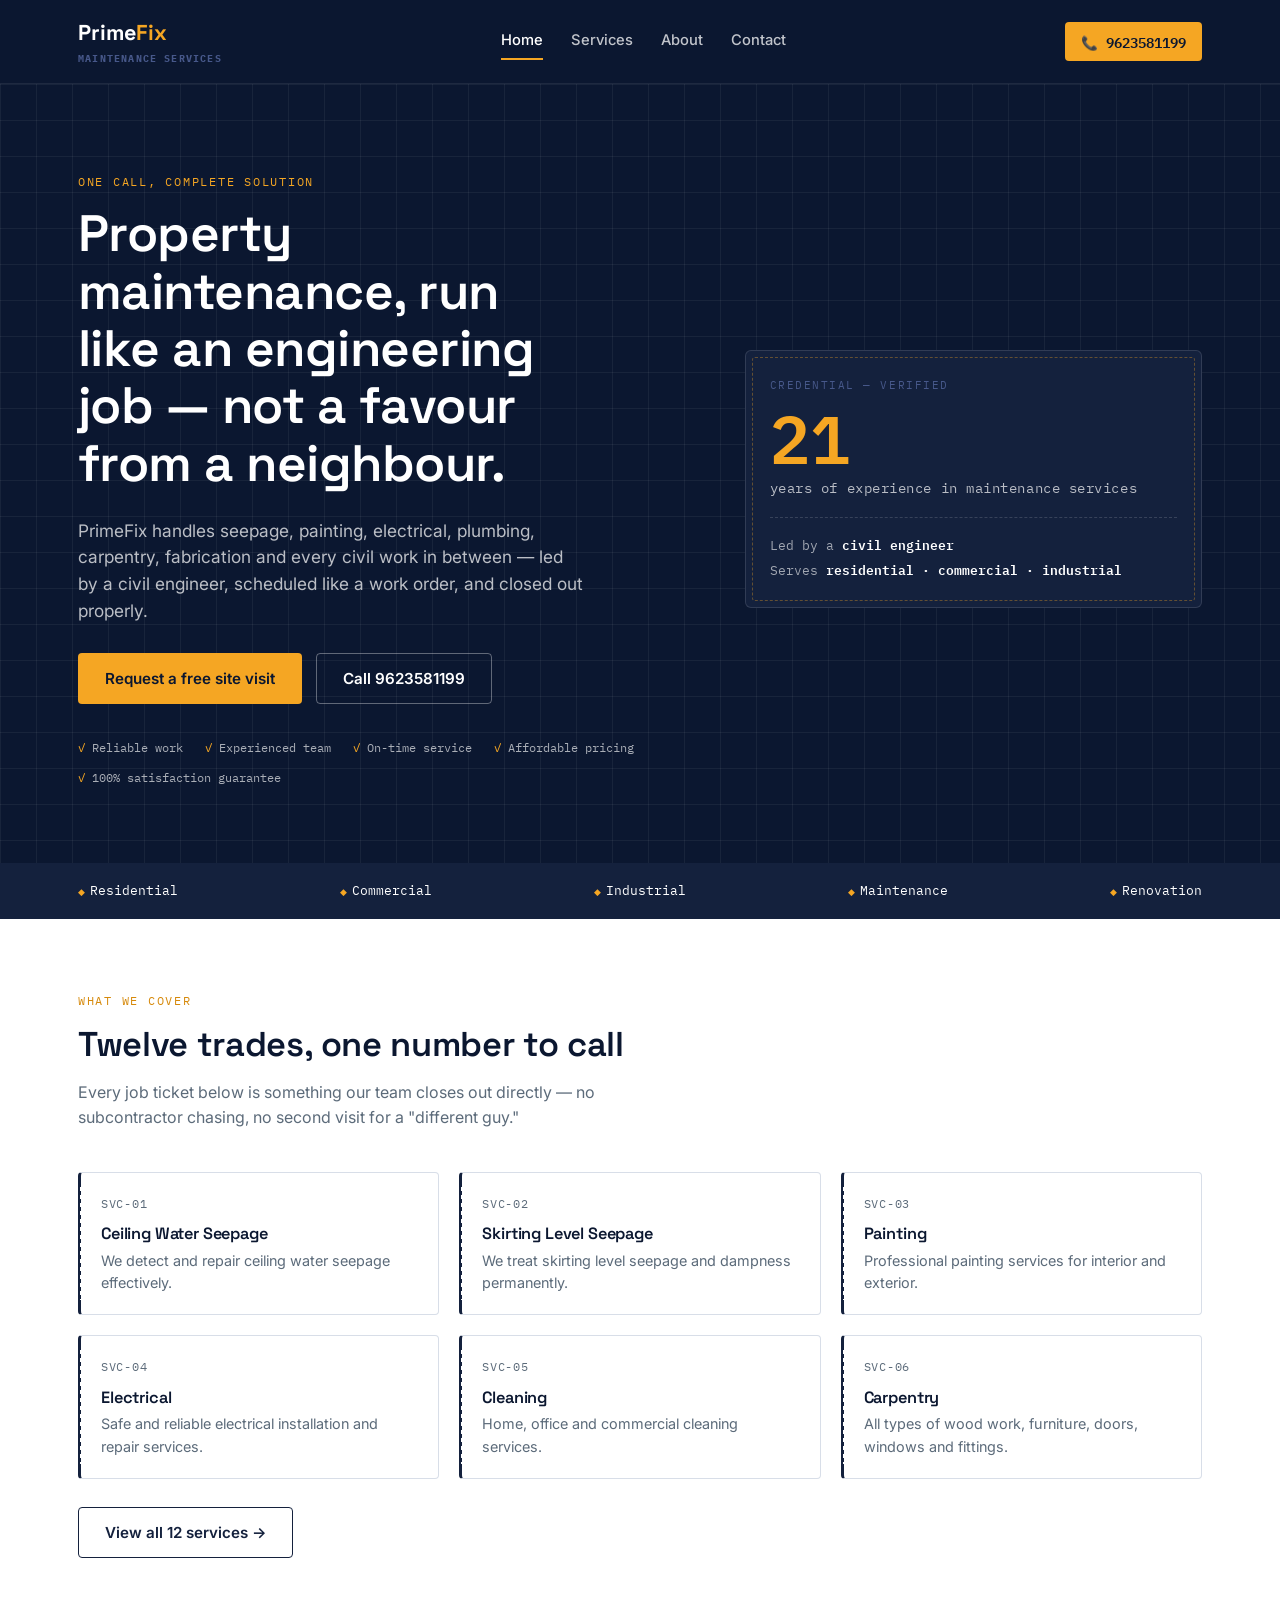
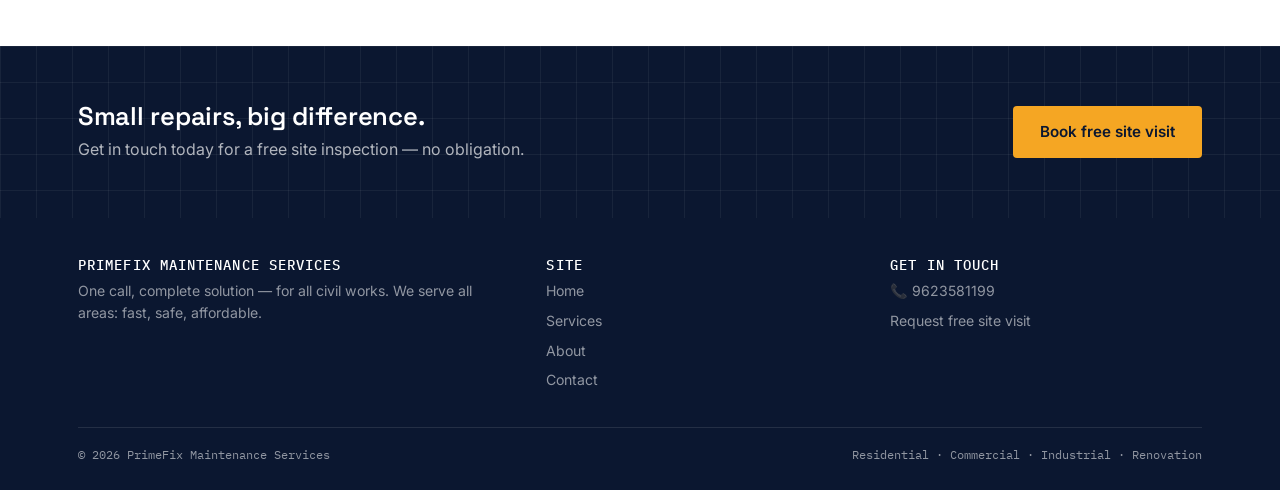
==== index.html @ f139bbaf "commit comit" ====
<!doctype html>
<html lang="en">
<head>
<meta charset="utf-8">
<meta name="viewport" content="width=device-width, initial-scale=1">
<title>PrimeFix Maintenance Services — One Call, Complete Solution</title>
<meta name="description" content="PrimeFix Maintenance Services — civil-engineer-led home, office and commercial maintenance. Seepage, painting, electrical, plumbing, carpentry, fabrication and more. 21 years experience.">
<link rel="stylesheet" href="/css/style.css">
</head>
<body>
<a href="#main" class="skip-link">Skip to content</a>

<header class="site-header">
  <div class="inner">
    <a href="/" class="brand">
      <div class="brand-col">
        <span>Prime<span class="fix">Fix</span></span>
        <span class="brand-tag">Maintenance Services</span>
      </div>
    </a>
    <nav class="main-nav" id="main-nav">
      <a href="/" aria-current="page">Home</a>
      <a href="/services.html">Services</a>
      <a href="/about.html">About</a>
      <a href="/contact.html">Contact</a>
    </nav>
    <div class="header-cta">
      <a class="call-btn" href="tel:9623581199">📞 <span class="full">9623581199</span></a>
      <button class="nav-toggle" aria-label="Toggle navigation" aria-expanded="false">☰</button>
    </div>
  </div>
</header>

<main id="main">

  <section class="hero blueprint">
    <div class="wrap">
      <div>
        <div class="eyebrow">One call, complete solution</div>
        <h1>Property maintenance, run like an engineering job — not a favour from a neighbour.</h1>
        <p class="lede">PrimeFix handles seepage, painting, electrical, plumbing, carpentry, fabrication and every civil work in between — led by a civil engineer, scheduled like a work order, and closed out properly.</p>
        <div class="hero-actions">
          <a href="/contact.html" class="btn btn-primary">Request a free site visit</a>
          <a href="tel:9623581199" class="btn btn-ghost">Call 9623581199</a>
        </div>
        <div class="hero-checks">
          <span>Reliable work</span>
          <span>Experienced team</span>
          <span>On-time service</span>
          <span>Affordable pricing</span>
          <span>100% satisfaction guarantee</span>
        </div>
      </div>
      <div class="stat-ticket">
        <div class="stamp">Credential — verified</div>
        <div class="stat-number"><span data-countup="21">0</span></div>
        <div class="stat-label">years of experience in maintenance services</div>
        <hr>
        <div class="stat-sub">Led by a <strong>civil engineer</strong></div>
        <div class="stat-sub" style="margin-top:6px;">Serves <strong>residential · commercial · industrial</strong></div>
      </div>
    </div>
  </section>

  <div class="strip">
    <div class="wrap">
      <span>Residential</span>
      <span>Commercial</span>
      <span>Industrial</span>
      <span>Maintenance</span>
      <span>Renovation</span>
    </div>
  </div>

  <section class="section section-alt">
    <div class="wrap">
      <div class="section-head">
        <div class="eyebrow mono">What we cover</div>
        <h2>Twelve trades, one number to call</h2>
        <p>Every job ticket below is something our team closes out directly — no subcontractor chasing, no second visit for a "different guy."</p>
      </div>
      <div class="service-grid" id="service-preview">
        <!-- filled by main.js from /api/services, falls back to defaults -->
      </div>
      <p style="margin-top:28px;"><a href="/services.html" class="btn btn-outline">View all 12 services →</a></p>
    </div>
  </section>

  <section class="cta-band blueprint">
    <div class="wrap">
      <div>
        <h2>Small repairs, big difference.</h2>
        <p>Get in touch today for a free site inspection — no obligation.</p>
      </div>
      <a href="/contact.html" class="btn btn-primary">Book free site visit</a>
    </div>
  </section>

</main>

<footer class="site-footer">
  <div class="wrap">
    <div class="footer-grid">
      <div>
        <h4>PrimeFix Maintenance Services</h4>
        <p style="color:rgba(255,255,255,0.55)">One call, complete solution — for all civil works. We serve all areas: fast, safe, affordable.</p>
      </div>
      <div>
        <h4>Site</h4>
        <a href="/">Home</a>
        <a href="/services.html">Services</a>
        <a href="/about.html">About</a>
        <a href="/contact.html">Contact</a>
      </div>
      <div>
        <h4>Get in touch</h4>
        <a href="tel:9623581199">📞 9623581199</a>
        <a href="/contact.html">Request free site visit</a>
      </div>
    </div>
    <div class="footer-bottom">
      <span>© <span id="year"></span> PrimeFix Maintenance Services</span>
      <span>Residential · Commercial · Industrial · Renovation</span>
    </div>
  </div>
</footer>

<script>document.getElementById('year').textContent = new Date().getFullYear();</script>
<script src="/js/main.js"></script>
</body>
</html>
---- css/style.css ----
/* ==========================================================================
   PrimeFix Maintenance Services — design tokens
   Direction: "civil engineer's work order" — blueprint grid, ticket-stub
   service cards, mono numerals for anything measured (years, counts, phone).
   ========================================================================== */

@import url('https://fonts.googleapis.com/css2?family=Space+Grotesk:wght@500;600;700&family=Inter:wght@400;500;600;700&family=IBM+Plex+Mono:wght@500;600&display=swap');

:root {
  --navy-950: #0B1730;
  --navy-800: #14213D;
  --navy-600: #2C3E63;
  --navy-400: #47588A;
  --orange-500: #F5A623;
  --orange-600: #D6890A;
  --paper: #F5F7FA;
  --paper-dim: #ECEFF4;
  --ink: #1B2436;
  --steel: #5C6B7A;
  --alert: #C0392B;
  --line: #D8DEE8;
  --white: #FFFFFF;

  --font-display: 'Space Grotesk', sans-serif;
  --font-body: 'Inter', sans-serif;
  --font-mono: 'IBM Plex Mono', monospace;

  --radius: 4px;
  --max: 1180px;
}

* { box-sizing: border-box; }

html { scroll-behavior: smooth; }

@media (prefers-reduced-motion: reduce) {
  html { scroll-behavior: auto; }
  * { animation-duration: 0.01ms !important; animation-iteration-count: 1 !important; transition-duration: 0.01ms !important; }
}

body {
  margin: 0;
  font-family: var(--font-body);
  background: var(--paper);
  color: var(--ink);
  line-height: 1.55;
  -webkit-font-smoothing: antialiased;
}

a { color: inherit; }

.wrap {
  max-width: var(--max);
  margin: 0 auto;
  padding: 0 28px;
}

h1, h2, h3, h4 {
  font-family: var(--font-display);
  font-weight: 600;
  line-height: 1.12;
  margin: 0 0 0.5em;
  color: var(--navy-950);
  letter-spacing: -0.01em;
}

.mono { font-family: var(--font-mono); }

p { margin: 0 0 1em; color: var(--steel); }

/* ---------- blueprint grid background ---------- */
.blueprint {
  background-color: var(--navy-950);
  background-image:
    linear-gradient(rgba(255,255,255,0.055) 1px, transparent 1px),
    linear-gradient(90deg, rgba(255,255,255,0.055) 1px, transparent 1px);
  background-size: 36px 36px;
  position: relative;
}

/* ---------- header ---------- */
.site-header {
  position: sticky;
  top: 0;
  z-index: 50;
  background: var(--navy-950);
  border-bottom: 1px solid rgba(255,255,255,0.08);
}
.site-header .inner {
  display: flex;
  align-items: center;
  justify-content: space-between;
  padding: 16px 28px;
  max-width: var(--max);
  margin: 0 auto;
}
.brand {
  display: flex;
  align-items: baseline;
  gap: 2px;
  text-decoration: none;
  font-family: var(--font-display);
  font-weight: 700;
  font-size: 1.35rem;
  color: var(--white);
}
.brand .fix { color: var(--orange-500); }
.brand-tag {
  display: block;
  font-family: var(--font-mono);
  font-size: 0.62rem;
  letter-spacing: 0.12em;
  color: var(--navy-400);
  text-transform: uppercase;
  margin-top: 2px;
}
.brand-col { display: flex; flex-direction: column; }

nav.main-nav { display: flex; gap: 28px; }
nav.main-nav a {
  color: rgba(255,255,255,0.75);
  text-decoration: none;
  font-size: 0.92rem;
  font-weight: 500;
  padding: 6px 0;
  border-bottom: 2px solid transparent;
  transition: color 0.15s, border-color 0.15s;
}
nav.main-nav a:hover, nav.main-nav a[aria-current="page"] {
  color: var(--white);
  border-color: var(--orange-500);
}
.header-cta {
  display: flex;
  align-items: center;
  gap: 10px;
}
.call-btn {
  background: var(--orange-500);
  color: var(--navy-950);
  font-family: var(--font-mono);
  font-weight: 600;
  font-size: 0.85rem;
  text-decoration: none;
  padding: 9px 16px;
  border-radius: var(--radius);
  transition: background 0.15s;
  white-space: nowrap;
}
.call-btn:hover { background: var(--white); }

.nav-toggle {
  display: none;
  background: none;
  border: 1px solid rgba(255,255,255,0.3);
  border-radius: var(--radius);
  width: 40px;
  height: 36px;
  color: var(--white);
  font-size: 1.1rem;
  cursor: pointer;
}

/* ---------- buttons ---------- */
.btn {
  display: inline-block;
  font-family: var(--font-body);
  font-weight: 600;
  font-size: 0.95rem;
  text-decoration: none;
  padding: 13px 26px;
  border-radius: var(--radius);
  border: 1px solid transparent;
  cursor: pointer;
  transition: transform 0.12s, background 0.15s, border-color 0.15s;
}
.btn:active { transform: translateY(1px); }
.btn-primary { background: var(--orange-500); color: var(--navy-950); }
.btn-primary:hover { background: var(--orange-600); }
.btn-ghost { background: transparent; color: var(--white); border-color: rgba(255,255,255,0.35); }
.btn-ghost:hover { border-color: var(--white); }
.btn-outline { background: transparent; color: var(--navy-800); border-color: var(--navy-800); }
.btn-outline:hover { background: var(--navy-800); color: var(--white); }

/* ---------- hero ---------- */
.hero {
  padding: 88px 0 76px;
  color: var(--white);
}
.hero .wrap {
  display: grid;
  grid-template-columns: 1.15fr 0.85fr;
  gap: 48px;
  align-items: center;
}
.eyebrow {
  font-family: var(--font-mono);
  font-size: 0.78rem;
  letter-spacing: 0.14em;
  text-transform: uppercase;
  color: var(--orange-500);
  margin-bottom: 14px;
}
.hero h1 {
  color: var(--white);
  font-size: clamp(2.1rem, 4.2vw, 3.2rem);
  max-width: 15ch;
}
.hero .lede {
  color: rgba(255,255,255,0.72);
  font-size: 1.08rem;
  max-width: 46ch;
  margin-bottom: 28px;
}
.hero-actions { display: flex; gap: 14px; flex-wrap: wrap; margin-bottom: 34px; }
.hero-checks {
  display: flex;
  flex-wrap: wrap;
  gap: 10px 22px;
  font-family: var(--font-mono);
  font-size: 0.78rem;
  color: rgba(255,255,255,0.65);
}
.hero-checks span::before { content: "✓ "; color: var(--orange-500); }

/* the stamped credential card — signature element */
.stat-ticket {
  background: var(--navy-800);
  border: 1px solid rgba(255,255,255,0.12);
  border-radius: 6px;
  padding: 26px 24px;
  position: relative;
  overflow: hidden;
}
.stat-ticket::before {
  content: "";
  position: absolute;
  inset: 6px;
  border: 1px dashed rgba(245,166,35,0.35);
  border-radius: 3px;
  pointer-events: none;
}
.stat-ticket .stamp {
  font-family: var(--font-mono);
  font-size: 0.68rem;
  letter-spacing: 0.14em;
  text-transform: uppercase;
  color: var(--navy-400);
  margin-bottom: 10px;
}
.stat-number {
  font-family: var(--font-mono);
  font-weight: 600;
  font-size: 4.2rem;
  color: var(--orange-500);
  line-height: 1;
}
.stat-label {
  font-family: var(--font-mono);
  font-size: 0.85rem;
  color: rgba(255,255,255,0.7);
  margin-top: 6px;
  letter-spacing: 0.04em;
}
.stat-ticket hr { border: none; border-top: 1px dashed rgba(255,255,255,0.15); margin: 18px 0; }
.stat-sub { font-family: var(--font-mono); font-size: 0.8rem; color: rgba(255,255,255,0.6); }
.stat-sub strong { color: var(--white); font-weight: 600; }

/* ---------- sections ---------- */
.section { padding: 72px 0; }
.section-alt { background: var(--white); }
.section-head { max-width: 62ch; margin-bottom: 42px; }
.section-head .eyebrow { color: var(--orange-600); }
.section-head h2 { font-size: clamp(1.6rem, 3vw, 2.15rem); color: var(--navy-950); }

/* ---------- ticket-style service cards ---------- */
.service-grid {
  display: grid;
  grid-template-columns: repeat(3, 1fr);
  gap: 20px;
}
.ticket {
  background: var(--white);
  border: 1px solid var(--line);
  border-left: 3px solid var(--navy-800);
  border-radius: var(--radius);
  padding: 22px 20px 20px;
  position: relative;
  transition: border-color 0.15s, transform 0.15s;
}
.ticket:hover { border-left-color: var(--orange-500); transform: translateY(-2px); }
.ticket-head {
  display: flex;
  align-items: flex-start;
  justify-content: space-between;
  margin-bottom: 12px;
}
.ticket-no {
  font-family: var(--font-mono);
  font-size: 0.75rem;
  color: var(--steel);
  letter-spacing: 0.06em;
}
.ticket-new {
  font-family: var(--font-mono);
  font-size: 0.62rem;
  letter-spacing: 0.08em;
  color: var(--alert);
  border: 1px solid var(--alert);
  border-radius: 3px;
  padding: 2px 6px;
  transform: rotate(-3deg);
  display: inline-block;
}
.ticket h3 {
  font-size: 1.02rem;
  margin-bottom: 6px;
}
.ticket p { font-size: 0.9rem; margin-bottom: 0; }
.ticket-perf {
  position: absolute;
  left: -1px;
  top: 14px;
  bottom: 14px;
  width: 3px;
  background:
    repeating-linear-gradient(var(--white) 0 4px, transparent 4px 8px);
}

/* ---------- info strip ---------- */
.strip {
  background: var(--navy-800);
  color: var(--white);
  padding: 18px 0;
}
.strip .wrap {
  display: flex;
  flex-wrap: wrap;
  justify-content: space-between;
  gap: 14px;
  font-family: var(--font-mono);
  font-size: 0.82rem;
}
.strip span::before { content: "◆ "; color: var(--orange-500); font-size: 0.7em; }

/* ---------- footer / CTA band ---------- */
.cta-band {
  padding: 56px 0;
  color: var(--white);
}
.cta-band .wrap {
  display: flex;
  align-items: center;
  justify-content: space-between;
  gap: 24px;
  flex-wrap: wrap;
}
.cta-band h2 { color: var(--white); margin-bottom: 6px; font-size: 1.6rem; }
.cta-band p { color: rgba(255,255,255,0.68); margin-bottom: 0; }

.site-footer {
  background: var(--navy-950);
  color: rgba(255,255,255,0.55);
  padding: 40px 0 26px;
  font-size: 0.88rem;
}
.footer-grid {
  display: grid;
  grid-template-columns: 1.4fr 1fr 1fr;
  gap: 32px;
  margin-bottom: 28px;
}
.footer-grid h4 { color: var(--white); font-size: 0.85rem; text-transform: uppercase; letter-spacing: 0.08em; font-family: var(--font-mono); font-weight: 500; }
.footer-grid a { display: block; color: rgba(255,255,255,0.55); text-decoration: none; margin-bottom: 8px; }
.footer-grid a:hover { color: var(--orange-500); }
.footer-bottom {
  border-top: 1px solid rgba(255,255,255,0.1);
  padding-top: 18px;
  font-family: var(--font-mono);
  font-size: 0.72rem;
  display: flex;
  justify-content: space-between;
  flex-wrap: wrap;
  gap: 10px;
}

/* ---------- about page ---------- */
.about-grid {
  display: grid;
  grid-template-columns: 0.9fr 1.1fr;
  gap: 52px;
  align-items: start;
}
.credential-card {
  background: var(--white);
  border: 1px solid var(--line);
  border-radius: var(--radius);
  padding: 24px;
}
.credential-card .stat-number { color: var(--navy-800); font-size: 2.6rem; }
.credential-card .stat-label { color: var(--steel); }
.value-list { list-style: none; margin: 0; padding: 0; }
.value-list li {
  display: flex;
  gap: 12px;
  padding: 14px 0;
  border-bottom: 1px solid var(--line);
}
.value-list li:last-child { border-bottom: none; }
.value-list .idx { font-family: var(--font-mono); color: var(--orange-600); font-weight: 600; }

/* ---------- contact page ---------- */
.contact-grid {
  display: grid;
  grid-template-columns: 1fr 1fr;
  gap: 48px;
}
.form-ticket {
  background: var(--white);
  border: 1px solid var(--line);
  border-radius: var(--radius);
  padding: 30px;
}
.field { margin-bottom: 18px; }
.field label {
  display: block;
  font-family: var(--font-mono);
  font-size: 0.75rem;
  letter-spacing: 0.05em;
  text-transform: uppercase;
  color: var(--steel);
  margin-bottom: 6px;
}
.field input, .field select, .field textarea {
  width: 100%;
  font-family: var(--font-body);
  font-size: 0.95rem;
  padding: 11px 12px;
  border: 1px solid var(--line);
  border-radius: var(--radius);
  background: var(--paper);
  color: var(--ink);
}
.field input:focus, .field select:focus, .field textarea:focus {
  outline: 2px solid var(--orange-500);
  outline-offset: 1px;
  border-color: var(--orange-500);
}
.field textarea { resize: vertical; min-height: 100px; }
#form-status {
  margin-top: 14px;
  font-family: var(--font-mono);
  font-size: 0.85rem;
}
#form-status.ok { color: #1E8E5A; }
#form-status.err { color: var(--alert); }

.contact-info-card {
  background: var(--navy-950);
  color: var(--white);
  border-radius: var(--radius);
  padding: 30px;
}
.contact-info-card h3 { color: var(--white); }
.contact-line { display: flex; gap: 12px; margin-bottom: 18px; font-size: 0.95rem; }
.contact-line .k { font-family: var(--font-mono); color: var(--orange-500); min-width: 90px; font-size: 0.78rem; text-transform: uppercase; letter-spacing: 0.05em; padding-top: 3px; }

/* ---------- utility ---------- */
.text-center { text-align: center; }
.mt-0 { margin-top: 0; }
.skip-link {
  position: absolute; left: -9999px; top: 0; background: var(--orange-500);
  color: var(--navy-950); padding: 10px 16px; z-index: 100;
}
.skip-link:focus { left: 12px; top: 12px; }

/* ---------- responsive ---------- */
@media (max-width: 900px) {
  .hero .wrap { grid-template-columns: 1fr; }
  .service-grid { grid-template-columns: repeat(2, 1fr); }
  .about-grid, .contact-grid { grid-template-columns: 1fr; }
  .footer-grid { grid-template-columns: 1fr 1fr; }
  nav.main-nav {
    display: none;
    position: absolute;
    top: 100%; left: 0; right: 0;
    background: var(--navy-950);
    flex-direction: column;
    gap: 0;
    padding: 8px 28px 16px;
    border-bottom: 1px solid rgba(255,255,255,0.08);
  }
  nav.main-nav.open { display: flex; }
  nav.main-nav a { padding: 12px 0; border-bottom: 1px solid rgba(255,255,255,0.08); }
  .nav-toggle { display: block; }
}
@media (max-width: 560px) {
  .service-grid { grid-template-columns: 1fr; }
  .footer-grid { grid-template-columns: 1fr; }
  .header-cta .call-btn span.full { display: none; }
}
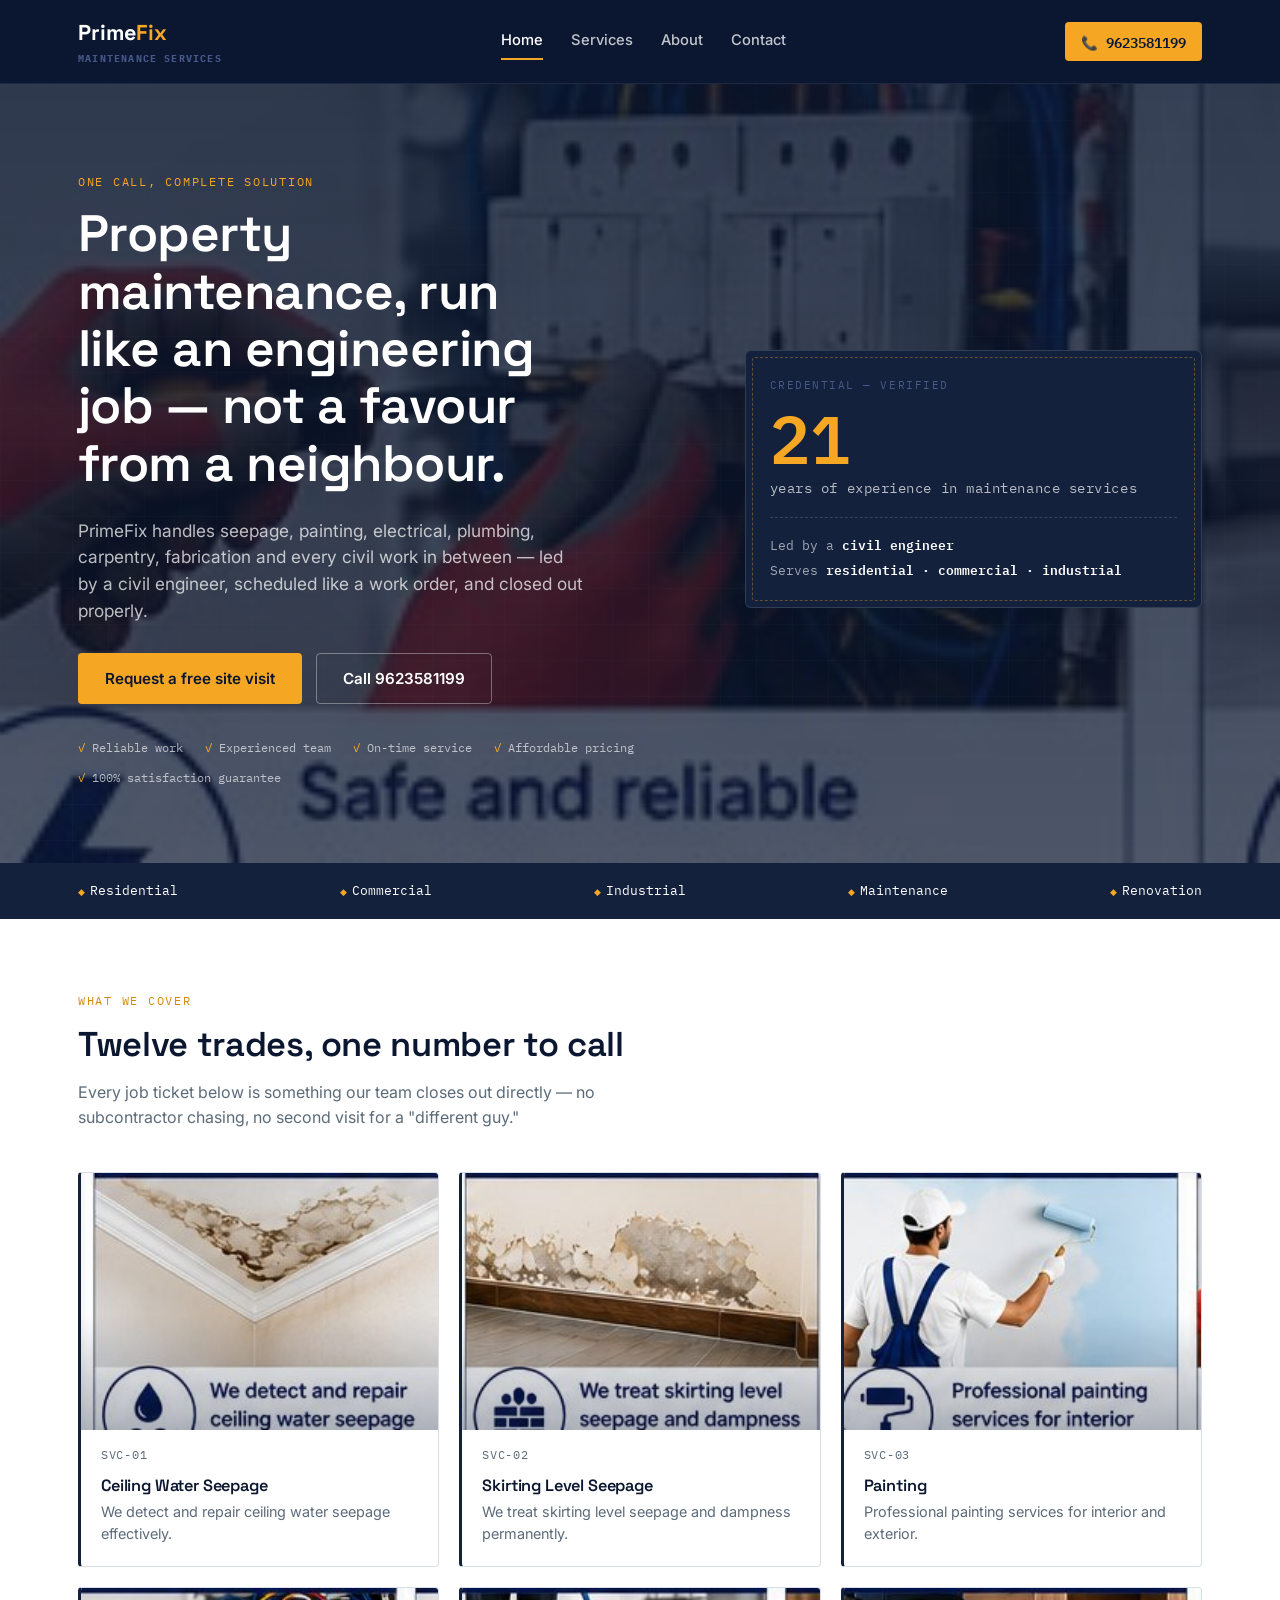
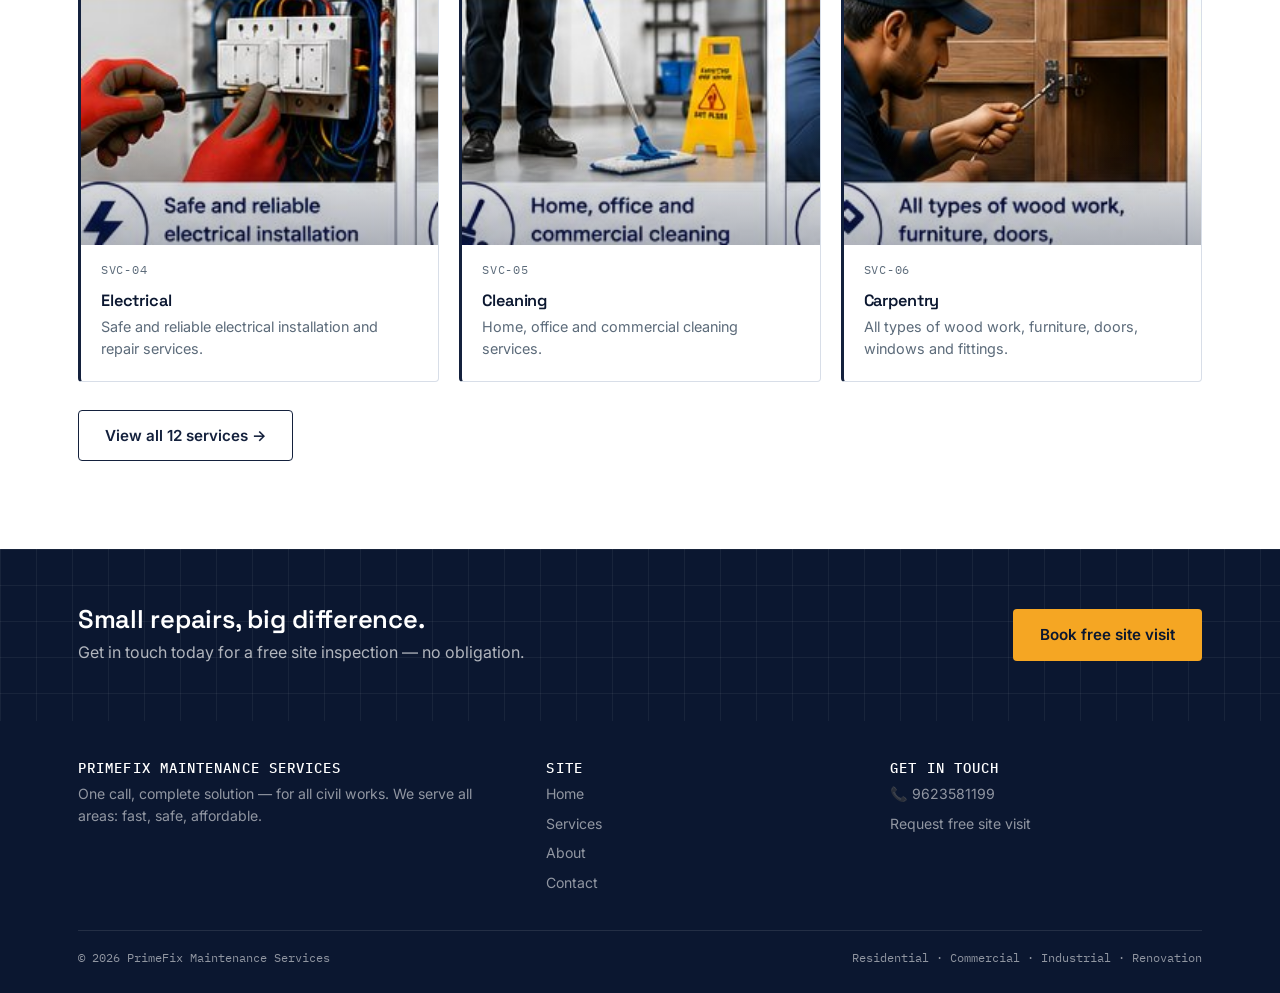
==== commit 5dc8543c: "commit commit" ====
--- a/index.html
+++ b/index.html
@@ -33,7 +33,8 @@
 
 <main id="main">
 
-  <section class="hero blueprint">
+  <section class="hero hero-photo">
+    <img class="hero-bg-photo" src="/images/services/4.jpg" alt="" aria-hidden="true">
     <div class="wrap">
       <div>
         <div class="eyebrow">One call, complete solution</div>
--- a/css/style.css
+++ b/css/style.css
@@ -78,6 +78,33 @@
   position: relative;
 }
 
+/* ---------- hero with real photo background ---------- */
+.hero-photo {
+  position: relative;
+  overflow: hidden;
+  background: var(--navy-950);
+}
+.hero-bg-photo {
+  position: absolute;
+  inset: 0;
+  width: 100%;
+  height: 100%;
+  object-fit: cover;
+  z-index: 0;
+}
+.hero-photo::after {
+  content: "";
+  position: absolute;
+  inset: 0;
+  z-index: 1;
+  background-image:
+    linear-gradient(180deg, rgba(11,23,48,0.82) 0%, rgba(11,23,48,0.72) 100%),
+    linear-gradient(rgba(255,255,255,0.06) 1px, transparent 1px),
+    linear-gradient(90deg, rgba(255,255,255,0.06) 1px, transparent 1px);
+  background-size: auto, 36px 36px, 36px 36px;
+}
+.hero-photo .wrap { position: relative; z-index: 2; }
+
 /* ---------- header ---------- */
 .site-header {
   position: sticky;
@@ -284,11 +311,35 @@
   border: 1px solid var(--line);
   border-left: 3px solid var(--navy-800);
   border-radius: var(--radius);
-  padding: 22px 20px 20px;
+  padding: 0 0 20px;
   position: relative;
-  transition: border-color 0.15s, transform 0.15s;
-}
-.ticket:hover { border-left-color: var(--orange-500); transform: translateY(-2px); }
+  overflow: hidden;
+  transition: border-color 0.15s, transform 0.15s, box-shadow 0.15s;
+}
+.ticket:hover { border-left-color: var(--orange-500); transform: translateY(-3px); box-shadow: 0 10px 24px rgba(11,23,48,0.10); }
+.ticket-photo {
+  position: relative;
+  width: 100%;
+  aspect-ratio: 236 / 170;
+  overflow: hidden;
+  background: var(--paper-dim);
+}
+.ticket-photo img {
+  width: 100%;
+  height: 100%;
+  object-fit: cover;
+  display: block;
+  transition: transform 0.35s ease;
+}
+.ticket:hover .ticket-photo img { transform: scale(1.06); }
+.ticket-photo::after {
+  content: "";
+  position: absolute;
+  inset: 0;
+  background: linear-gradient(180deg, rgba(11,23,48,0) 55%, rgba(11,23,48,0.32) 100%);
+  pointer-events: none;
+}
+.ticket-body { padding: 16px 20px 0; }
 .ticket-head {
   display: flex;
   align-items: flex-start;
@@ -302,15 +353,20 @@
   letter-spacing: 0.06em;
 }
 .ticket-new {
-  font-family: var(--font-mono);
-  font-size: 0.62rem;
+  position: absolute;
+  top: 10px;
+  left: 10px;
+  z-index: 2;
+  font-family: var(--font-mono);
+  font-size: 0.65rem;
   letter-spacing: 0.08em;
-  color: var(--alert);
-  border: 1px solid var(--alert);
+  color: var(--white);
+  background: var(--alert);
   border-radius: 3px;
-  padding: 2px 6px;
-  transform: rotate(-3deg);
+  padding: 3px 8px;
+  transform: rotate(-4deg);
   display: inline-block;
+  box-shadow: 0 2px 6px rgba(0,0,0,0.25);
 }
 .ticket h3 {
   font-size: 1.02rem;
